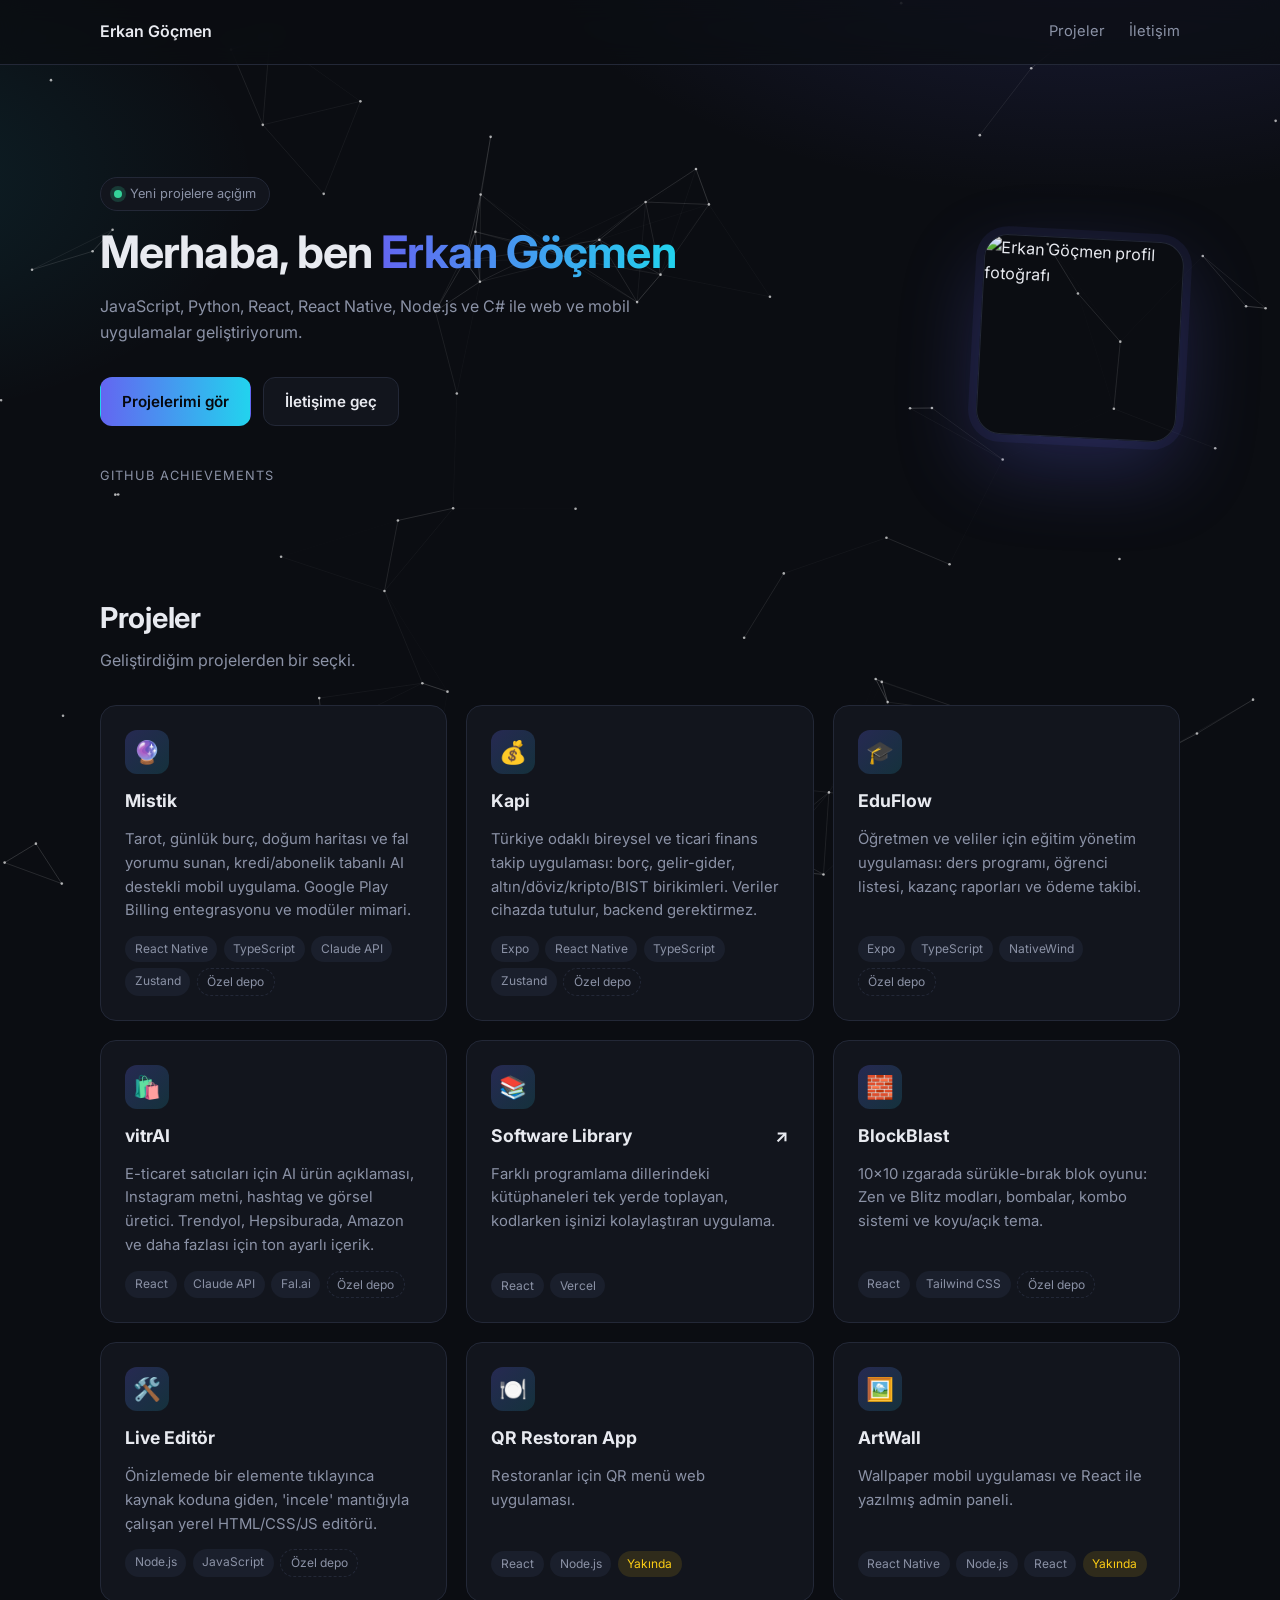
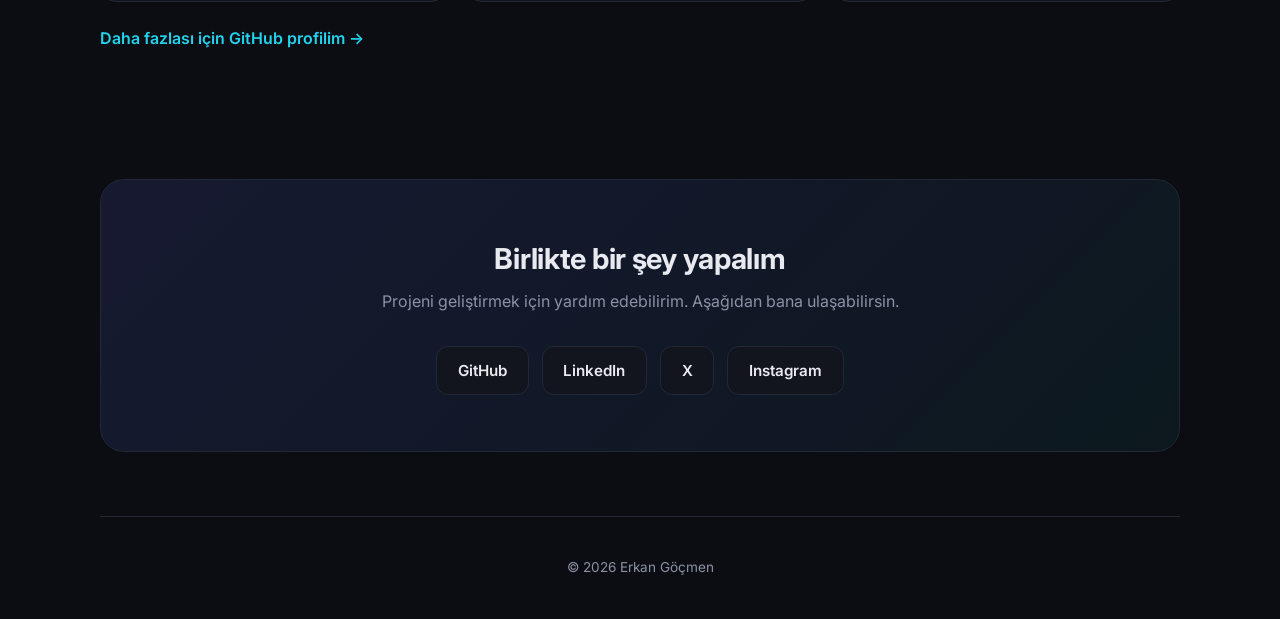
==== klasik/index.html @ ba7bde8e "Jeton Salonu: 3D atari salonu ana sayfa oldu, eski site /klasik/ altina tasindi Co-Authored-By: Clau" ====
<!DOCTYPE html>
<html lang="tr">

<head>
    <meta charset="utf-8" />
    <meta name="viewport" content="width=device-width, initial-scale=1" />
    <title>Erkan Göçmen — Yazılım Geliştirici</title>
    <meta name="description" content="Erkan Göçmen — yazılım geliştirici portfolyosu: projeler, açık kaynak çalışmalar ve iletişim." />
    <meta name="theme-color" content="#0b0d12" />
    <link rel="canonical" href="https://erkangcmn.github.io/klasik/" />

    <meta property="og:type" content="website" />
    <meta property="og:url" content="https://erkangcmn.github.io/klasik/" />
    <meta property="og:title" content="Erkan Göçmen — Yazılım Geliştirici" />
    <meta property="og:description" content="Projelerim, açık kaynak çalışmalarım ve iletişim." />
    <meta property="og:image" content="https://github.com/erkangcmn.png?size=600" />
    <meta property="og:locale" content="tr_TR" />
    <meta name="twitter:card" content="summary" />
    <meta name="twitter:title" content="Erkan Göçmen — Yazılım Geliştirici" />
    <meta name="twitter:image" content="https://github.com/erkangcmn.png?size=600" />

    <link rel="icon" href="data:image/svg+xml,<svg xmlns='http://www.w3.org/2000/svg' viewBox='0 0 100 100'><text y='.9em' font-size='90'>👨‍💻</text></svg>" />
    <link rel="preconnect" href="https://fonts.googleapis.com" />
    <link rel="preconnect" href="https://fonts.gstatic.com" crossorigin />
    <link rel="stylesheet" href="https://fonts.googleapis.com/css2?family=Inter:wght@400;500;600;700;800&display=swap" />
    <link rel="stylesheet" href="css/style.css" />
</head>

<body>
    <header class="nav">
        <div class="wrap nav-inner">
            <a href="#top" class="brand">Erkan Göçmen</a>
            <nav aria-label="Ana menü">
                <a href="#projects">Projeler</a>
                <a href="#contact">İletişim</a>
            </nav>
        </div>
    </header>

    <main id="top">
        <section class="hero wrap">
            <div class="hero-text">
                <p class="eyebrow"><span class="dot"></span> Yeni projelere açığım</p>
                <h1>Merhaba, ben <span class="grad">Erkan Göçmen</span></h1>
                <p id="bio" class="lead">JavaScript, Python, React, React Native, Node.js ve C# ile web ve mobil uygulamalar geliştiriyorum.</p>
                <div class="actions">
                    <a class="btn primary" href="#projects">Projelerimi gör</a>
                    <a class="btn" href="#contact">İletişime geç</a>
                </div>
                <div class="achievements">
                    <p class="label" lang="en">GitHub Achievements</p>
                    <ul id="badges" class="badges"></ul>
                </div>
            </div>
            <img id="avatar" class="avatar" src="https://github.com/erkangcmn.png?size=480" width="200" height="200" alt="Erkan Göçmen profil fotoğrafı" />
        </section>

        <section id="projects" class="wrap section">
            <h2>Projeler</h2>
            <p class="sub">Geliştirdiğim projelerden bir seçki.</p>
            <div id="projects-grid" class="grid"></div>
            <div class="more-links">
                <a class="more" href="https://github.com/erkangcmn" target="_blank" rel="noopener noreferrer">Daha fazlası için GitHub profilim →</a>
            </div>
        </section>

        <section id="contact" class="wrap section">
            <div class="cta">
                <h2>Birlikte bir şey yapalım</h2>
                <p class="sub">Projeni geliştirmek için yardım edebilirim. Aşağıdan bana ulaşabilirsin.</p>
                <div class="socials">
                    <a class="btn" href="https://github.com/erkangcmn" target="_blank" rel="noopener noreferrer">GitHub</a>
                    <a class="btn" href="https://www.linkedin.com/in/erkangcmn/" target="_blank" rel="noopener noreferrer">LinkedIn</a>
                    <a class="btn" href="https://x.com/erkangcmn" target="_blank" rel="noopener noreferrer">X</a>
                    <a class="btn" href="https://www.instagram.com/erkangcmn" target="_blank" rel="noopener noreferrer">Instagram</a>
                </div>
            </div>
        </section>
    </main>

    <footer class="wrap footer">© <span id="year">2026</span> Erkan Göçmen</footer>

    <script src="app/bg.js"></script>
    <script src="app/index.js"></script>
</body>

</html>
---- klasik/css/style.css ----
:root {
    --bg: #0b0d12;
    --card: #12151d;
    --border: #232837;
    --text: #e8eaf0;
    --muted: #8b92a6;
    --a1: #6366f1;
    --a2: #22d3ee;
    --radius: 16px;
}

* { box-sizing: border-box; margin: 0; }

html { scroll-behavior: smooth; scroll-padding-top: 5rem; }

body {
    font-family: "Inter", system-ui, sans-serif;
    background:
        radial-gradient(60rem 30rem at 85% -10%, rgba(99, 102, 241, .18), transparent 60%),
        radial-gradient(40rem 25rem at -10% 20%, rgba(34, 211, 238, .10), transparent 60%),
        var(--bg);
    background-attachment: fixed;
    color: var(--text);
    line-height: 1.6;
    -webkit-font-smoothing: antialiased;
}

a { color: inherit; text-decoration: none; }
.wrap { width: min(1080px, 100% - 2.5rem); margin-inline: auto; }

/* Navbar */
.nav {
    position: sticky; top: 0; z-index: 10;
    backdrop-filter: blur(12px);
    background: rgba(11, 13, 18, .7);
    border-bottom: 1px solid var(--border);
}
.nav-inner { display: flex; justify-content: space-between; align-items: center; height: 64px; }
.brand { font-weight: 600; font-size: 1rem; }
.brand span { color: var(--a2); }
.nav nav { display: flex; gap: 1.5rem; font-size: .92rem; color: var(--muted); }
.nav nav a:hover { color: var(--text); }

/* Hero */
.hero {
    display: flex; align-items: center; justify-content: space-between; gap: 3rem;
    padding-block: 7rem 2rem;
}
.eyebrow {
    display: inline-flex; align-items: center; gap: .5rem;
    padding: .35rem .8rem; border: 1px solid var(--border); border-radius: 999px;
    font-size: .8rem; color: var(--muted); background: var(--card);
}
.dot { width: 8px; height: 8px; border-radius: 50%; background: #34d399; box-shadow: 0 0 0 4px rgba(52, 211, 153, .2); }
h1 { font-size: clamp(1.9rem, 4.2vw, 2.8rem); line-height: 1.15; letter-spacing: -.02em; margin: 1rem 0; font-weight: 700; }
.grad { background: linear-gradient(90deg, var(--a1), var(--a2)); -webkit-background-clip: text; background-clip: text; color: transparent; }
.lead { color: var(--muted); font-size: 1rem; max-width: 34rem; }
.actions { display: flex; flex-wrap: wrap; gap: .8rem; margin-top: 2rem; }

.btn {
    display: inline-block; padding: .7rem 1.3rem; border-radius: 12px;
    border: 1px solid var(--border); background: var(--card);
    font-weight: 600; font-size: .95rem; transition: transform .2s, border-color .2s;
}
.btn:hover { transform: translateY(-2px); border-color: var(--a1); }
.btn.primary { background: linear-gradient(90deg, var(--a1), var(--a2)); border-color: transparent; color: #06080d; }

/* GitHub Achievements */
.achievements { margin-top: 2.5rem; }
.label { color: var(--muted); font-size: .8rem; text-transform: uppercase; letter-spacing: .08em; margin-bottom: .8rem; }
.badges { display: flex; flex-wrap: wrap; gap: 1rem; list-style: none; padding: 0; }
.badges li { position: relative; }
.badges img { width: 64px; height: 64px; display: block; transition: transform .2s; }
.badges a:hover img { transform: scale(1.12) rotate(-4deg); }
.badges .tier {
    position: absolute; right: -6px; bottom: -2px; padding: 0 .4rem; border-radius: 999px;
    font-size: .7rem; font-weight: 700; background: #1a1f2c; border: 1px solid var(--border); color: var(--text);
}
.more-links { display: flex; flex-wrap: wrap; gap: 0 2rem; }

.avatar {
    width: 200px; height: 200px; border-radius: 24px; object-fit: cover; flex-shrink: 0;
    border: 1px solid var(--border);
    box-shadow: 0 0 0 8px rgba(99, 102, 241, .08), 0 30px 80px rgba(99, 102, 241, .25);
    transform: rotate(3deg);
}

/* Sections */
.section { padding-block: 4rem; }
.section h2 + .grid { margin-top: 1.5rem; }
h2 { font-size: clamp(1.4rem, 3vw, 1.8rem); letter-spacing: -.01em; }
.sub { color: var(--muted); margin: .4rem 0 2rem; }

.grid { display: grid; grid-template-columns: repeat(auto-fill, minmax(300px, 1fr)); gap: 1.2rem; }
.card {
    display: flex; flex-direction: column; gap: .8rem; padding: 1.5rem;
    background: var(--card); border: 1px solid var(--border); border-radius: var(--radius);
    transition: transform .25s, border-color .25s, box-shadow .25s;
}
a.card:hover { transform: translateY(-4px); border-color: var(--a1); box-shadow: 0 16px 40px rgba(99, 102, 241, .15); }
.card h3 { font-size: 1.1rem; display: flex; justify-content: space-between; align-items: center; gap: .5rem; }
.card p { color: var(--muted); font-size: .93rem; flex: 1; }
.icon {
    width: 44px; height: 44px; display: grid; place-items: center; font-size: 1.4rem;
    border-radius: 12px; background: linear-gradient(135deg, rgba(99, 102, 241, .25), rgba(34, 211, 238, .15));
}
.chips { display: flex; flex-wrap: wrap; gap: .4rem; }
.chip { font-size: .75rem; padding: .2rem .6rem; border-radius: 999px; background: #1a1f2c; color: var(--muted); }
.chip.soon { background: rgba(250, 204, 21, .12); color: #facc15; }
.chip.private { background: transparent; border: 1px dashed var(--border); }
.meta { display: flex; gap: 1rem; color: var(--muted); font-size: .85rem; }

.more { display: inline-block; margin-top: 1.5rem; color: var(--a2); font-weight: 600; }
.more:hover { text-decoration: underline; }

/* CTA */
.cta {
    text-align: center; padding: 3.5rem 1.5rem; border: 1px solid var(--border); border-radius: 24px;
    background: linear-gradient(135deg, rgba(99, 102, 241, .14), rgba(34, 211, 238, .06));
}
.socials { display: flex; flex-wrap: wrap; justify-content: center; gap: .8rem; }

.footer { padding-block: 2.5rem; text-align: center; color: var(--muted); font-size: .85rem; border-top: 1px solid var(--border); }

/* Mouse'u takip eden arka plan */
#bg { position: fixed; inset: 0; width: 100%; height: 100%; z-index: -1; pointer-events: none; }

/* Scroll reveal */
.reveal { opacity: 0; transform: translateY(16px); transition: opacity .6s, transform .6s; }
.reveal.in { opacity: 1; transform: none; }

@media (max-width: 760px) {
    .hero { flex-direction: column-reverse; align-items: flex-start; gap: 2rem; padding-top: 5rem; }
    .avatar { width: 120px; height: 120px; border-radius: 22px; }
    .nav nav { gap: 1rem; font-size: .85rem; }
}
@media (prefers-reduced-motion: reduce) {
    html { scroll-behavior: auto; }
    .reveal { opacity: 1; transform: none; transition: none; }
}
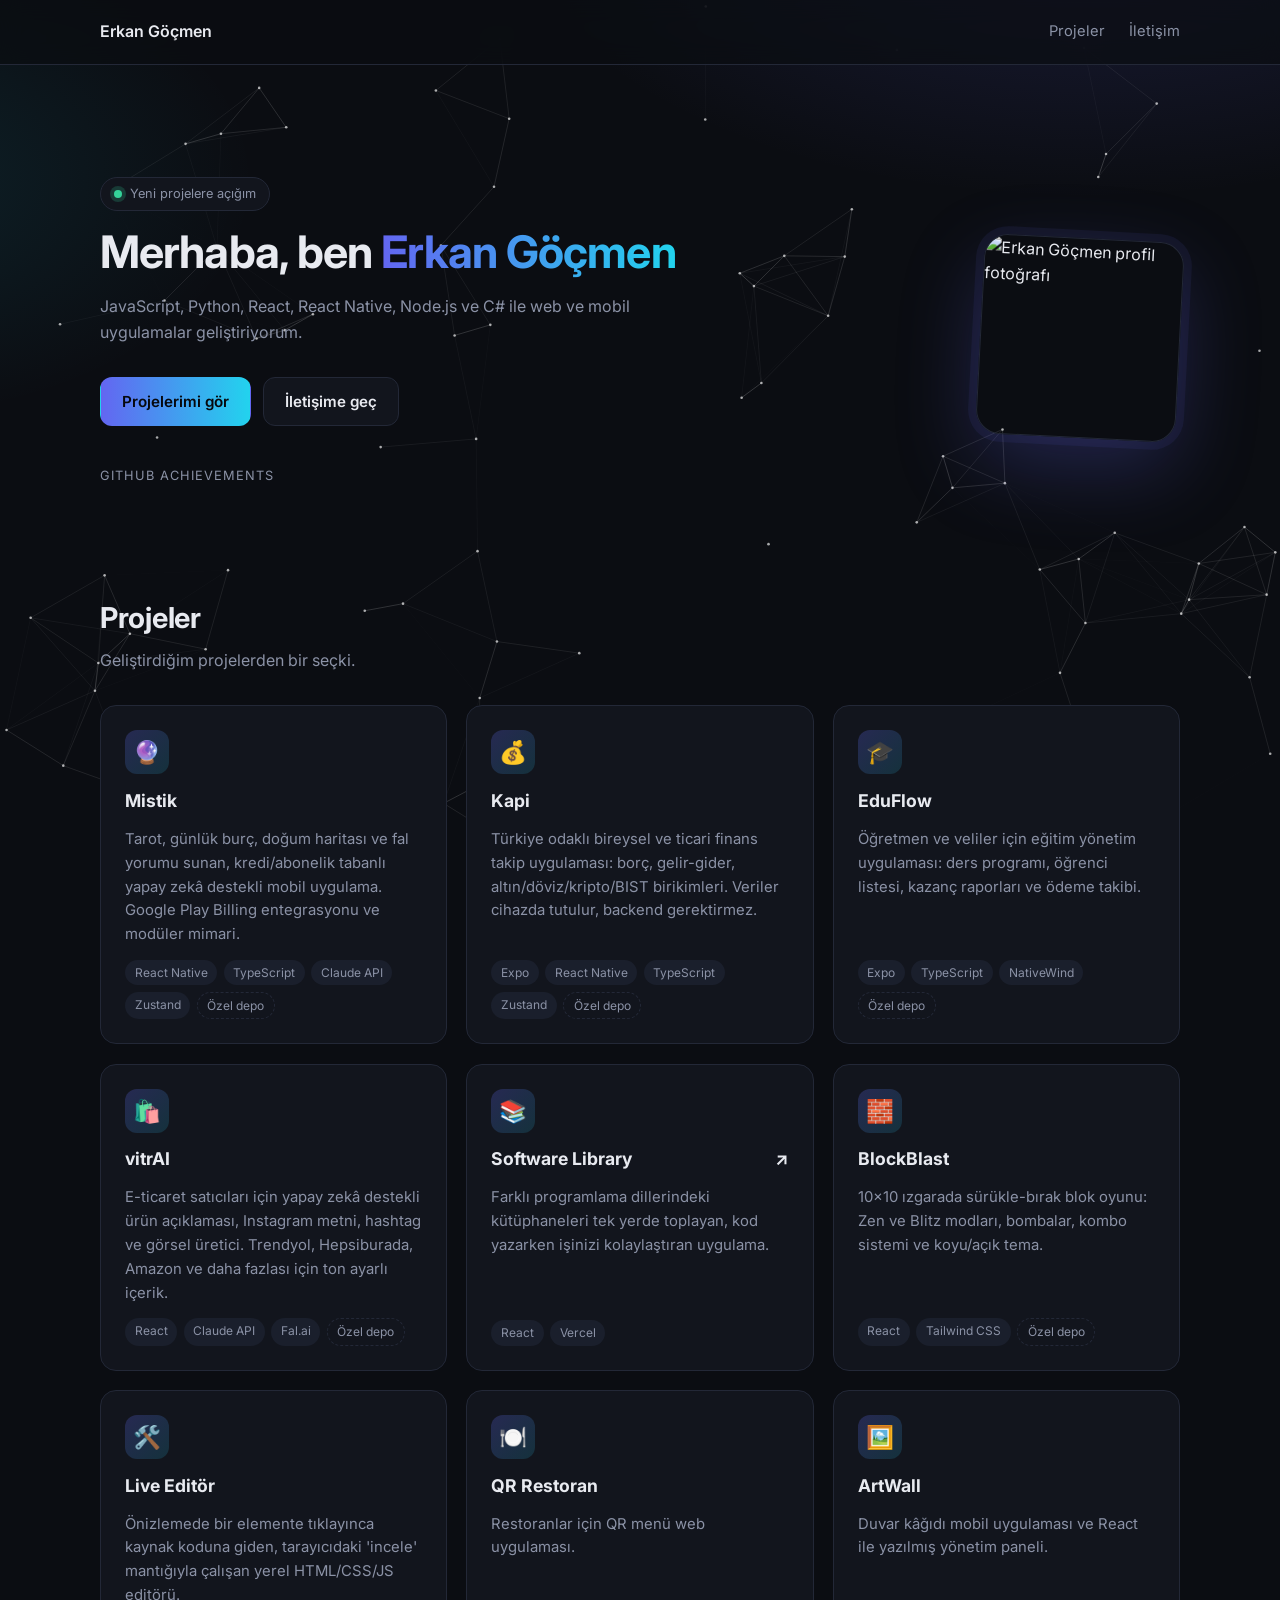
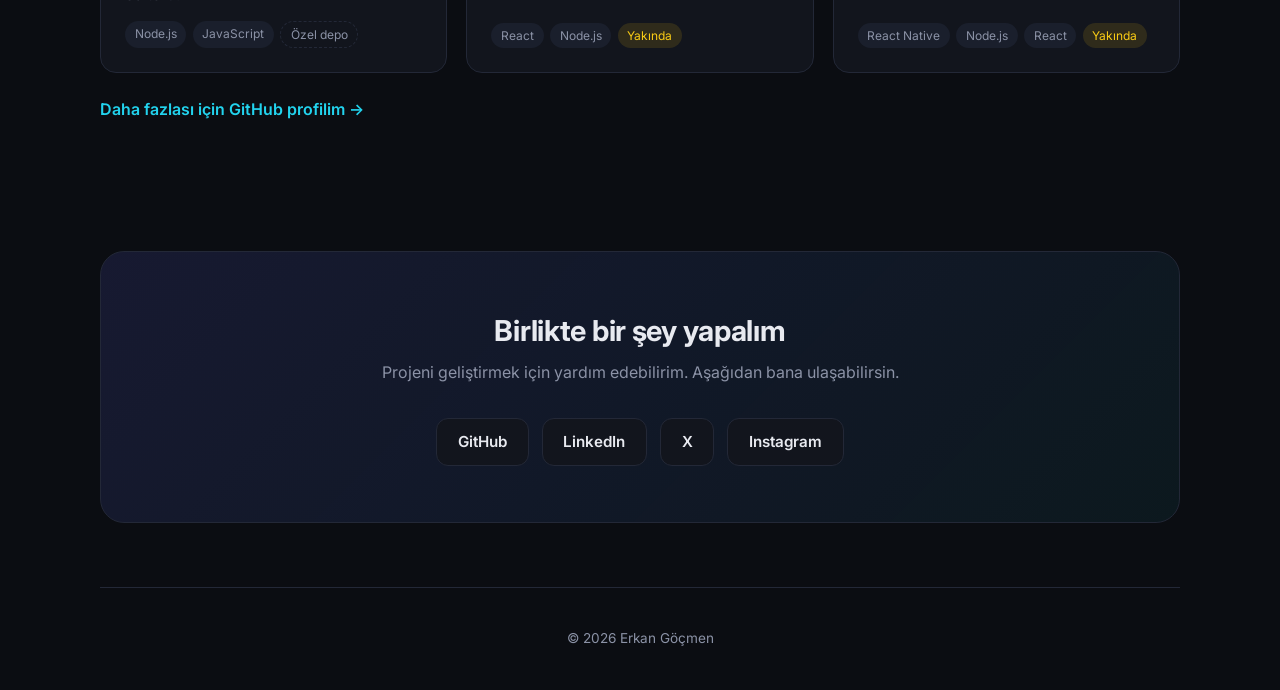
==== commit 9278e010: "Kod temizligi: ortak oyun yardimcilari, olu kod ve tekrarlar kaldirildi - Oyunlar: "oyun bitti" band" ====
--- a/klasik/index.html
+++ b/klasik/index.html
@@ -81,6 +81,7 @@
     <footer class="wrap footer">© <span id="year">2026</span> Erkan Göçmen</footer>
 
     <script src="app/bg.js"></script>
+    <script src="../data/site-data.js"></script>
     <script src="app/index.js"></script>
 </body>
 
--- a/klasik/css/style.css
+++ b/klasik/css/style.css
@@ -108,7 +108,6 @@
 .chip { font-size: .75rem; padding: .2rem .6rem; border-radius: 999px; background: #1a1f2c; color: var(--muted); }
 .chip.soon { background: rgba(250, 204, 21, .12); color: #facc15; }
 .chip.private { background: transparent; border: 1px dashed var(--border); }
-.meta { display: flex; gap: 1rem; color: var(--muted); font-size: .85rem; }
 
 .more { display: inline-block; margin-top: 1.5rem; color: var(--a2); font-weight: 600; }
 .more:hover { text-decoration: underline; }
